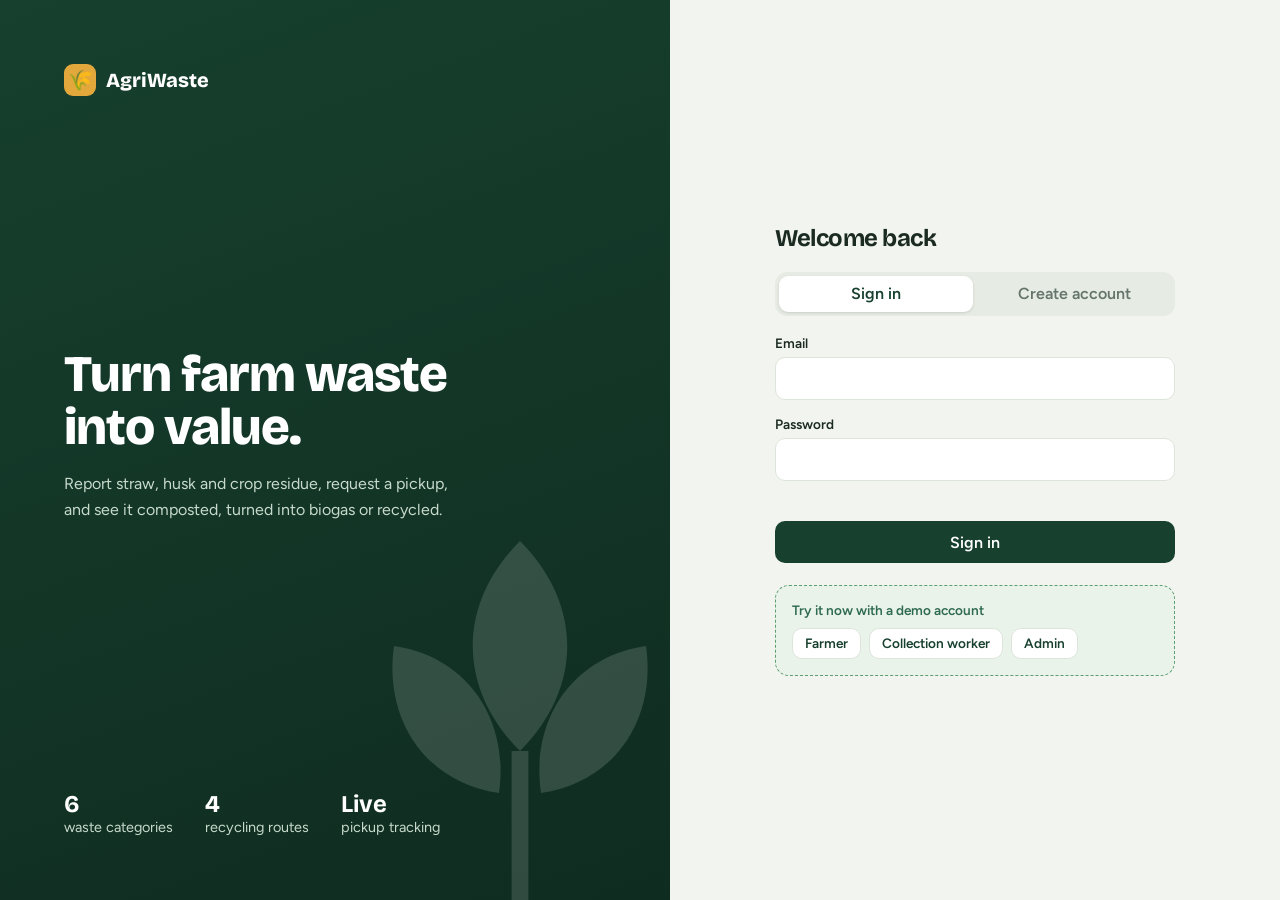
==== index.html @ 54fe06d6 "Add files via upload" ====
<!DOCTYPE html>
<html lang="en"><head>
<meta charset="utf-8"><meta name="viewport" content="width=device-width,initial-scale=1">
<title>AgriWaste · Smart Agriculture Waste Management</title>
<link rel="preconnect" href="https://fonts.googleapis.com">
<link href="https://fonts.googleapis.com/css2?family=Bricolage+Grotesque:opsz,wght@12..96,600;12..96,800&family=Figtree:wght@400;500;600&display=swap" rel="stylesheet">
<style>
:root{--forest:#17402E;--moss:#2F6B4F;--leaf:#5E9E6E;--wheat:#E3A83B;--paper:#F2F5EF;--card:#fff;--ink:#1B2A22;--mute:#66756C;--line:#DDE5DB;--bad:#B3402F;
--r:14px;font-family:Figtree,system-ui,sans-serif;color:var(--ink)}
*{box-sizing:border-box}body{margin:0;background:var(--paper);min-height:100vh}
h1,h2,h3{font-family:'Bricolage Grotesque',sans-serif;margin:0;letter-spacing:-.02em}
button,input,select,textarea{font:inherit}
:focus-visible{outline:3px solid var(--wheat);outline-offset:2px}
.btn{border:0;border-radius:10px;padding:.7rem 1.1rem;font-weight:600;cursor:pointer;background:var(--forest);color:#fff;transition:background .15s}
.btn:hover{background:var(--moss)}.btn.alt{background:#fff;color:var(--forest);border:1px solid var(--line)}.btn.alt:hover{background:var(--paper)}
.btn.sm{padding:.4rem .75rem;font-size:.85rem}.btn.wheat{background:var(--wheat);color:#2a1d00}
label{display:block;font-size:.85rem;font-weight:600;margin:0 0 .35rem}
input,select,textarea{width:100%;padding:.7rem .85rem;border:1px solid var(--line);border-radius:10px;background:#fff}
.field{margin-bottom:1rem}.row{display:grid;grid-template-columns:1fr 1fr;gap:1rem}
.hide{display:none!important}
/* auth */
#auth{display:grid;grid-template-columns:1.1fr 1fr;min-height:100vh}
.hero{background:linear-gradient(160deg,var(--forest),#0F2C20);color:#fff;padding:4rem;display:flex;flex-direction:column;justify-content:space-between;position:relative;overflow:hidden}
.hero svg{position:absolute;right:-60px;bottom:-40px;width:420px;opacity:.14}
.hero h1{font-size:clamp(2.2rem,4vw,3.4rem);line-height:1.05;max-width:12ch;font-weight:800}
.hero p{max-width:40ch;color:#C7DACB;line-height:1.6}
.logo{display:flex;gap:.6rem;align-items:center;font-family:'Bricolage Grotesque';font-weight:800;font-size:1.25rem}
.logo i{width:32px;height:32px;border-radius:9px;background:var(--wheat);display:grid;place-items:center;font-style:normal}
.stats-strip{display:flex;gap:2rem;font-size:.9rem;color:#C7DACB}.stats-strip b{display:block;color:#fff;font-size:1.5rem;font-family:'Bricolage Grotesque'}
.formwrap{display:grid;place-items:center;padding:2rem}.formbox{width:100%;max-width:400px}
.tabs{display:flex;gap:.25rem;background:#E6ECE3;padding:.25rem;border-radius:12px;margin:1.2rem 0}
.tabs button{flex:1;border:0;background:none;padding:.55rem;border-radius:9px;font-weight:600;cursor:pointer;color:var(--mute)}.tabs .on{background:#fff;color:var(--forest);box-shadow:0 1px 3px #0002}
.demo{margin-top:1.4rem;padding:1rem;border:1px dashed var(--leaf);border-radius:var(--r);background:#EAF3EA}
.demo p{margin:0 0 .6rem;font-size:.85rem;color:var(--moss);font-weight:600}.demo div{display:flex;gap:.5rem;flex-wrap:wrap}
.err{color:var(--bad);font-size:.88rem;min-height:1.2rem;margin:.3rem 0}
/* app */
#app{display:grid;grid-template-columns:250px 1fr;min-height:100vh}
aside{background:var(--forest);color:#fff;padding:1.4rem 1rem;display:flex;flex-direction:column;gap:.25rem;position:sticky;top:0;height:100vh}
aside .logo{padding:0 .5rem 1.5rem}
.nav{display:flex;gap:.7rem;align-items:center;padding:.7rem .8rem;border-radius:10px;color:#C7DACB;background:none;border:0;text-align:left;cursor:pointer;font-weight:500}
.nav:hover{background:#ffffff14}.nav.on{background:#fff;color:var(--forest);font-weight:600}
.me{margin-top:auto;padding:.8rem;border-top:1px solid #ffffff22;font-size:.85rem}.me small{color:#9DB8A5;display:block}
main{padding:2rem 2.4rem;max-width:1200px;width:100%}
.top{display:flex;justify-content:space-between;align-items:center;margin-bottom:1.6rem;gap:1rem}
.top h2{font-size:1.8rem}.top p{margin:.2rem 0 0;color:var(--mute)}
.bell{position:relative}.bell b{position:absolute;top:-6px;right:-6px;background:var(--bad);color:#fff;font-size:.7rem;border-radius:99px;padding:1px 6px}
.card{background:var(--card);border:1px solid var(--line);border-radius:var(--r);padding:1.4rem}
.grid4{display:grid;grid-template-columns:repeat(4,1fr);gap:1rem;margin-bottom:1.2rem}
.stat span{color:var(--mute);font-size:.85rem}.stat strong{display:block;font-family:'Bricolage Grotesque';font-size:2rem;margin:.3rem 0 0}
.stat.lead{background:var(--forest);color:#fff;border:0}.stat.lead span{color:#B6D0BC}
.two{display:grid;grid-template-columns:1.2fr 1fr;gap:1.2rem}
.bar{display:grid;grid-template-columns:130px 1fr 70px;gap:.7rem;align-items:center;margin:.7rem 0;font-size:.9rem}
.bar i{display:block;height:12px;border-radius:99px;background:linear-gradient(90deg,var(--moss),var(--leaf))}.bar div{background:#EEF2EC;border-radius:99px}
table{width:100%;border-collapse:collapse;font-size:.92rem}th{text-align:left;color:var(--mute);font-weight:500;padding:.6rem;border-bottom:1px solid var(--line)}td{padding:.8rem .6rem;border-bottom:1px solid var(--line);vertical-align:middle}
.pill{padding:.2rem .65rem;border-radius:99px;font-size:.78rem;font-weight:600;white-space:nowrap}
.pending{background:#FCEFD2;color:#8A5E00}.accepted{background:#DDEBF7;color:#1F5C8F}.scheduled{background:#E7E0F6;color:#5B3FA0}.collected{background:#D9F0DF;color:#1F6B3A}.recycled{background:var(--forest);color:#fff}
.tip{background:#FFF6E0;border-left:4px solid var(--wheat);padding:.9rem 1rem;border-radius:8px;margin:.5rem 0 1rem;font-size:.92rem}
.guide{display:grid;grid-template-columns:repeat(auto-fill,minmax(250px,1fr));gap:1rem}.guide h3{font-size:1.1rem}.guide em{color:var(--moss);font-style:normal;font-weight:600;font-size:.85rem}
.empty{text-align:center;color:var(--mute);padding:2.5rem 1rem}
#notes{position:absolute;right:2.4rem;top:5rem;width:330px;z-index:5;box-shadow:0 12px 40px #0002}
#notes p{margin:0;padding:.65rem 0;border-bottom:1px solid var(--line);font-size:.9rem}
#toast{position:fixed;bottom:1.5rem;left:50%;transform:translateX(-50%);background:var(--ink);color:#fff;padding:.8rem 1.3rem;border-radius:10px;opacity:0;pointer-events:none;transition:.25s}#toast.show{opacity:1}
@media(max-width:900px){#auth{grid-template-columns:1fr}.hero{display:none}#app{grid-template-columns:1fr}aside{position:static;height:auto;flex-direction:row;overflow-x:auto;padding:.6rem}aside .logo,.me{display:none}.nav{white-space:nowrap}main{padding:1.2rem}.grid4{grid-template-columns:1fr 1fr}.two,.row{grid-template-columns:1fr}.bar{grid-template-columns:90px 1fr 60px}.table{overflow-x:auto}#notes{right:1rem;left:1rem;width:auto}}
@media(prefers-reduced-motion:reduce){*{transition:none!important}}
</style></head><body>

<section id="auth">
  <div class="hero">
    <div class="logo"><i>🌾</i>AgriWaste</div>
    <div><h1>Turn farm waste into value.</h1><p>Report straw, husk and crop residue, request a pickup, and see it composted, turned into biogas or recycled.</p></div>
    <div class="stats-strip"><div><b>6</b>waste categories</div><div><b>4</b>recycling routes</div><div><b>Live</b>pickup tracking</div></div>
    <svg viewBox="0 0 200 200" fill="#fff"><path d="M100 10c30 30 30 70 0 100-30-30-30-70 0-100zM40 60c35 5 55 35 50 70-35-5-55-35-50-70zM160 60c-35 5-55 35-50 70 35-5 55-35 50-70zM96 110h8v90h-8z"/></svg>
  </div>
  <div class="formwrap"><div class="formbox">
    <h2>Welcome back</h2><div class="tabs"><button id="tLogin" class="on">Sign in</button><button id="tReg">Create account</button></div>
    <form id="authForm">
      <div id="regOnly" class="hide"><div class="field"><label for="name">Full name</label><input id="name"></div>
      <div class="row"><div class="field"><label for="phone">Phone</label><input id="phone"></div><div class="field"><label for="role">I am a</label><select id="role"><option value="farmer">Farmer</option><option value="worker">Collection worker</option></select></div></div></div>
      <div class="field"><label for="email">Email</label><input id="email" type="email" required></div>
      <div class="field"><label for="password">Password</label><input id="password" type="password" required minlength="6"></div>
      <div class="err" id="err" role="alert"></div>
      <button class="btn" style="width:100%" id="authBtn">Sign in</button>
    </form>
    <div class="demo"><p>Try it now with a demo account</p><div>
      <button class="btn alt sm" data-demo="farmer@demo.com">Farmer</button><button class="btn alt sm" data-demo="worker@demo.com">Collection worker</button><button class="btn alt sm" data-demo="admin@demo.com">Admin</button></div></div>
  </div></div>
</section>

<div id="app" class="hide">
  <aside><div class="logo"><i>🌾</i>AgriWaste</div><nav id="nav" style="display:contents"></nav>
    <div class="me"><b id="meName"></b><small id="meRole"></small><button class="btn alt sm" id="logout" style="margin-top:.6rem">Sign out</button></div></aside>
  <main><div class="top"><div><h2 id="title"></h2><p id="sub"></p></div><button class="btn alt bell" id="bell">🔔 Notifications<b id="badge" class="hide"></b></button></div>
    <div id="notes" class="card hide"></div><div id="view"></div></main>
</div>
<div id="toast" role="status"></div>

<script>
const $=s=>document.querySelector(s),api=async(p,m='GET',b)=>{const r=await fetch('/api'+p,{method:m,headers:{'Content-Type':'application/json',Authorization:'Bearer '+(localStorage.tok||'')},body:b?JSON.stringify(b):undefined});const d=await r.json().catch(()=>({}));if(r.status===401&&localStorage.tok)out();if(!r.ok)throw new Error(d.error||'Something went wrong');return d};
let me=null,cats=[],page='dashboard',mode='login';
const toast=t=>{const e=$('#toast');e.textContent=t;e.className='show';setTimeout(()=>e.className='',2600)};
const kg=n=>Number(n||0).toLocaleString()+' kg',pill=s=>`<span class="pill ${s}">${s[0].toUpperCase()+s.slice(1)}</span>`;
const menus={farmer:[['dashboard','📊','Dashboard'],['new','➕','Request pickup'],['requests','📦','My requests'],['guide','♻️','Recycling guide']],
 worker:[['dashboard','📊','Dashboard'],['requests','🚚','Collections'],['reports','📈','Reports'],['guide','♻️','Recycling guide']],
 admin:[['dashboard','📊','Dashboard'],['requests','📦','All requests'],['users','👥','Users'],['reports','📈','Reports'],['guide','♻️','Recycling guide']]};
const titles={dashboard:['Dashboard','Your waste at a glance'],new:['Request a pickup','Tell us what you have and where to find it'],requests:['Requests','Track every collection'],guide:['Recycling guide','What happens to each type of waste'],reports:['Reports & analytics','How collection and recycling are going'],users:['Users','Manage accounts']};

$('#tLogin').onclick=()=>setMode('login');$('#tReg').onclick=()=>setMode('reg');
function setMode(m){mode=m;$('#regOnly').classList.toggle('hide',m==='login');$('#tLogin').className=m==='login'?'on':'';$('#tReg').className=m==='reg'?'on':'';$('#authBtn').textContent=m==='login'?'Sign in':'Create account';$('#err').textContent=''}
$('#authForm').onsubmit=async e=>{e.preventDefault();try{
 if(mode==='reg'){await api('/register','POST',{name:name.value,phone:phone.value,role:role.value,email:email.value,password:password.value});toast('Account created. Signing you in…')}
 await signin(email.value,password.value)}catch(x){$('#err').textContent=x.message}};
document.querySelectorAll('[data-demo]').forEach(b=>b.onclick=()=>signin(b.dataset.demo,'demo123').catch(x=>$('#err').textContent=x.message));
async function signin(e,p){const d=await api('/login','POST',{email:e,password:p});localStorage.tok=d.token;localStorage.me=JSON.stringify(d.user);me=d.user;start()}
function out(){localStorage.removeItem('tok');location.reload()}$('#logout').onclick=out;
async function start(){$('#auth').classList.add('hide');$('#app').classList.remove('hide');$('#meName').textContent=me.name;$('#meRole').textContent=me.role;
 cats=await api('/categories');$('#nav').innerHTML=menus[me.role].map(([k,i,t])=>`<button class="nav" data-p="${k}">${i} ${t}</button>`).join('');
 document.querySelectorAll('.nav').forEach(b=>b.onclick=()=>go(b.dataset.p));go('dashboard');pollNotes();setInterval(pollNotes,30000)}
async function go(p){page=p;document.querySelectorAll('.nav').forEach(b=>b.classList.toggle('on',b.dataset.p===p));$('#title').textContent=titles[p][0];$('#sub').textContent=titles[p][1];$('#notes').classList.add('hide');
 $('#view').innerHTML='<p class="empty">Loading…</p>';try{await views[p]()}catch(x){$('#view').innerHTML=`<p class="empty">${x.message}</p>`}}
async function pollNotes(){try{const n=await api('/notifications');window._n=n;const u=n.filter(x=>!x.is_read).length;$('#badge').textContent=u;$('#badge').classList.toggle('hide',!u)}catch{}}
$('#bell').onclick=async()=>{const b=$('#notes');b.classList.toggle('hide');if(b.classList.contains('hide'))return;
 b.innerHTML='<h3 style="margin-bottom:.5rem">Notifications</h3>'+((window._n||[]).map(n=>`<p>${n.is_read?'':'🟢 '}${n.message}</p>`).join('')||'<p class="empty">Nothing new yet.</p>');await api('/notifications/read','POST');$('#badge').classList.add('hide')};

const views={
async dashboard(){const[s,r]=await Promise.all([api('/dashboard'),api('/requests')]);const by={};r.forEach(x=>by[x.category]=(by[x.category]||0)+x.quantity_kg);const mx=Math.max(1,...Object.values(by));
 $('#view').innerHTML=`<div class="grid4"><div class="card stat lead"><span>Total waste reported</span><strong>${kg(s.reported)}</strong></div><div class="card stat"><span>Collected</span><strong>${kg(s.collected)}</strong></div><div class="card stat"><span>Recycled</span><strong>${kg(s.recycled)}</strong></div><div class="card stat"><span>Pending requests</span><strong>${s.pending}</strong></div></div>
 <div class="two"><div class="card"><h3>Waste by type</h3>${Object.entries(by).map(([k,v])=>`<div class="bar"><span>${k}</span><div><i style="width:${v/mx*100}%"></i></div><b>${kg(v)}</b></div>`).join('')||'<p class="empty">No waste reported yet.</p>'}</div>
 <div class="card"><h3 style="margin-bottom:.6rem">Latest activity</h3>${r.slice(0,5).map(x=>`<p style="display:flex;justify-content:space-between;margin:.6rem 0"><span>#${x.id} ${x.category}</span>${pill(x.status)}</p>`).join('')||'<p class="empty">No requests yet.</p>'}</div></div>`},
async new(){$('#view').innerHTML=`<form class="card" id="rf" style="max-width:640px"><div class="row"><div class="field"><label for="cat">Waste type</label><select id="cat">${cats.map(c=>`<option value="${c.id}">${c.name}</option>`).join('')}</select></div>
 <div class="field"><label for="qty">Quantity (kg)</label><input id="qty" type="number" min="1" step="any" required placeholder="e.g. 500"></div></div><div class="tip" id="tip"></div>
 <div class="field"><label for="addr">Pickup location</label><input id="addr" required placeholder="Village, road or landmark"></div>
 <button type="button" class="btn alt sm" id="gps">📍 Use my current location</button> <small id="gpsOut" style="color:var(--mute)"></small>
 <div class="field" style="margin-top:1rem"><label for="notes2">Notes (optional)</label><textarea id="notes2" rows="2" placeholder="Access instructions, best time…"></textarea></div>
 <div class="err" id="rerr"></div><button class="btn">Submit request</button></form>`;
 let pos={};const tip=()=>{const c=cats.find(c=>c.id==cat.value);$('#tip').innerHTML=`<b>Best use: ${c.recycling_method}.</b> ${c.recycling_tip}`};cat.onchange=tip;tip();
 gps.onclick=()=>navigator.geolocation?navigator.geolocation.getCurrentPosition(p=>{pos={latitude:p.coords.latitude,longitude:p.coords.longitude};gpsOut.textContent=`Saved ${pos.latitude.toFixed(4)}, ${pos.longitude.toFixed(4)}`;if(!addr.value)addr.value='GPS location'},()=>gpsOut.textContent='Location blocked. Type the address instead.'):0;
 rf.onsubmit=async e=>{e.preventDefault();try{await api('/requests','POST',{category_id:cat.value,quantity_kg:qty.value,address:addr.value,notes:notes2.value,...pos});toast('Request submitted');pollNotes();go('requests')}catch(x){rerr.textContent=x.message}}},
async requests(){const r=await api('/requests'),w=me.role!=='farmer';
 const act=x=>{if(w){const n={pending:['accepted','Accept'],accepted:['scheduled','Schedule'],scheduled:['collected','Mark collected'],collected:['recycled','Mark recycled']}[x.status];return n?`<button class="btn sm" onclick="setSt(${x.id},'${n[0]}')">${n[1]}</button>`:'—'}
  return ['collected','recycled'].includes(x.status)?(x.rating?`${'★'.repeat(x.rating)}`:`<button class="btn alt sm" onclick="rate(${x.id})">Rate service</button>`):'—'};
 $('#view').innerHTML=`<div class="card table" style="overflow-x:auto">${r.length?`<table><tr><th>#</th>${w?'<th>Farmer</th>':''}<th>Waste</th><th>Quantity</th><th>Location</th><th>Status</th><th>${w?'Action':'Feedback'}</th></tr>${r.map(x=>`<tr><td>${x.id}</td>${w?`<td>${x.farmer}</td>`:''}<td>${x.category}</td><td>${kg(x.quantity_kg)}</td><td>${x.latitude?`<a href="https://maps.google.com/?q=${x.latitude},${x.longitude}" target="_blank" rel="noopener">📍 ${x.address}</a>`:x.address}</td><td>${pill(x.status)}${x.scheduled_date?`<br><small>${x.scheduled_date}</small>`:''}</td><td>${act(x)}</td></tr>`).join('')}</table>`:'<p class="empty">No requests yet. Submit your first pickup request.</p>'}</div>`},
guide(){$('#view').innerHTML=`<div class="guide">${cats.map(c=>`<div class="card"><h3>${c.name}</h3><em>${c.recycling_method}</em><p style="color:var(--mute);line-height:1.5">${c.recycling_tip}</p></div>`).join('')}</div>`},
async reports(){const d=await api('/reports'),mx=Math.max(1,...d.by_category.map(x=>x.kg));
 $('#view').innerHTML=`<div class="two"><div class="card"><h3>Volume by waste type</h3>${d.by_category.map(x=>`<div class="bar"><span>${x.name}</span><div><i style="width:${x.kg/mx*100}%"></i></div><b>${kg(x.kg)}</b></div>`).join('')}</div>
 <div><div class="card" style="margin-bottom:1rem"><h3>Requests by status</h3><p style="display:flex;gap:.5rem;flex-wrap:wrap">${d.by_status.map(s=>`${pill(s.status)} <b>${s.n}</b>`).join(' &nbsp; ')}</p></div><div class="card stat"><span>Average service rating (${d.rating.n} reviews)</span><strong>${d.rating.avg??'—'} ★</strong></div></div></div>`},
async users(){const u=await api('/admin/users');$('#view').innerHTML=`<div class="card" style="overflow-x:auto"><table><tr><th>Name</th><th>Email</th><th>Role</th><th></th></tr>${u.map(x=>`<tr><td>${x.name}</td><td>${x.email}</td><td>${x.role}</td><td>${x.id===me.id?'':`<button class="btn alt sm" onclick="delU(${x.id})">Remove</button>`}</td></tr>`).join('')}</table></div>`}};
async function setSt(id,status){let scheduled_date;if(status==='scheduled'){scheduled_date=prompt('Pickup date (YYYY-MM-DD)',new Date(Date.now()+864e5).toISOString().slice(0,10));if(!scheduled_date)return}
 try{await api(`/requests/${id}/status`,'PUT',{status,scheduled_date});toast('Status updated · farmer notified');go('requests')}catch(x){toast(x.message)}}
async function rate(id){const r=+prompt('Rate this collection from 1 (poor) to 5 (excellent)');if(!r)return;const comment=prompt('Any comments? (optional)');try{await api('/feedback','POST',{request_id:id,rating:r,comment});toast('Thanks for your feedback');go('requests')}catch(x){toast(x.message)}}
async function delU(id){if(confirm('Remove this user and their requests?')){await api('/admin/users/'+id,'DELETE');go('users')}}
try{me=JSON.parse(localStorage.me||'null')}catch{}
if(localStorage.tok&&me)start();
</script></body></html>
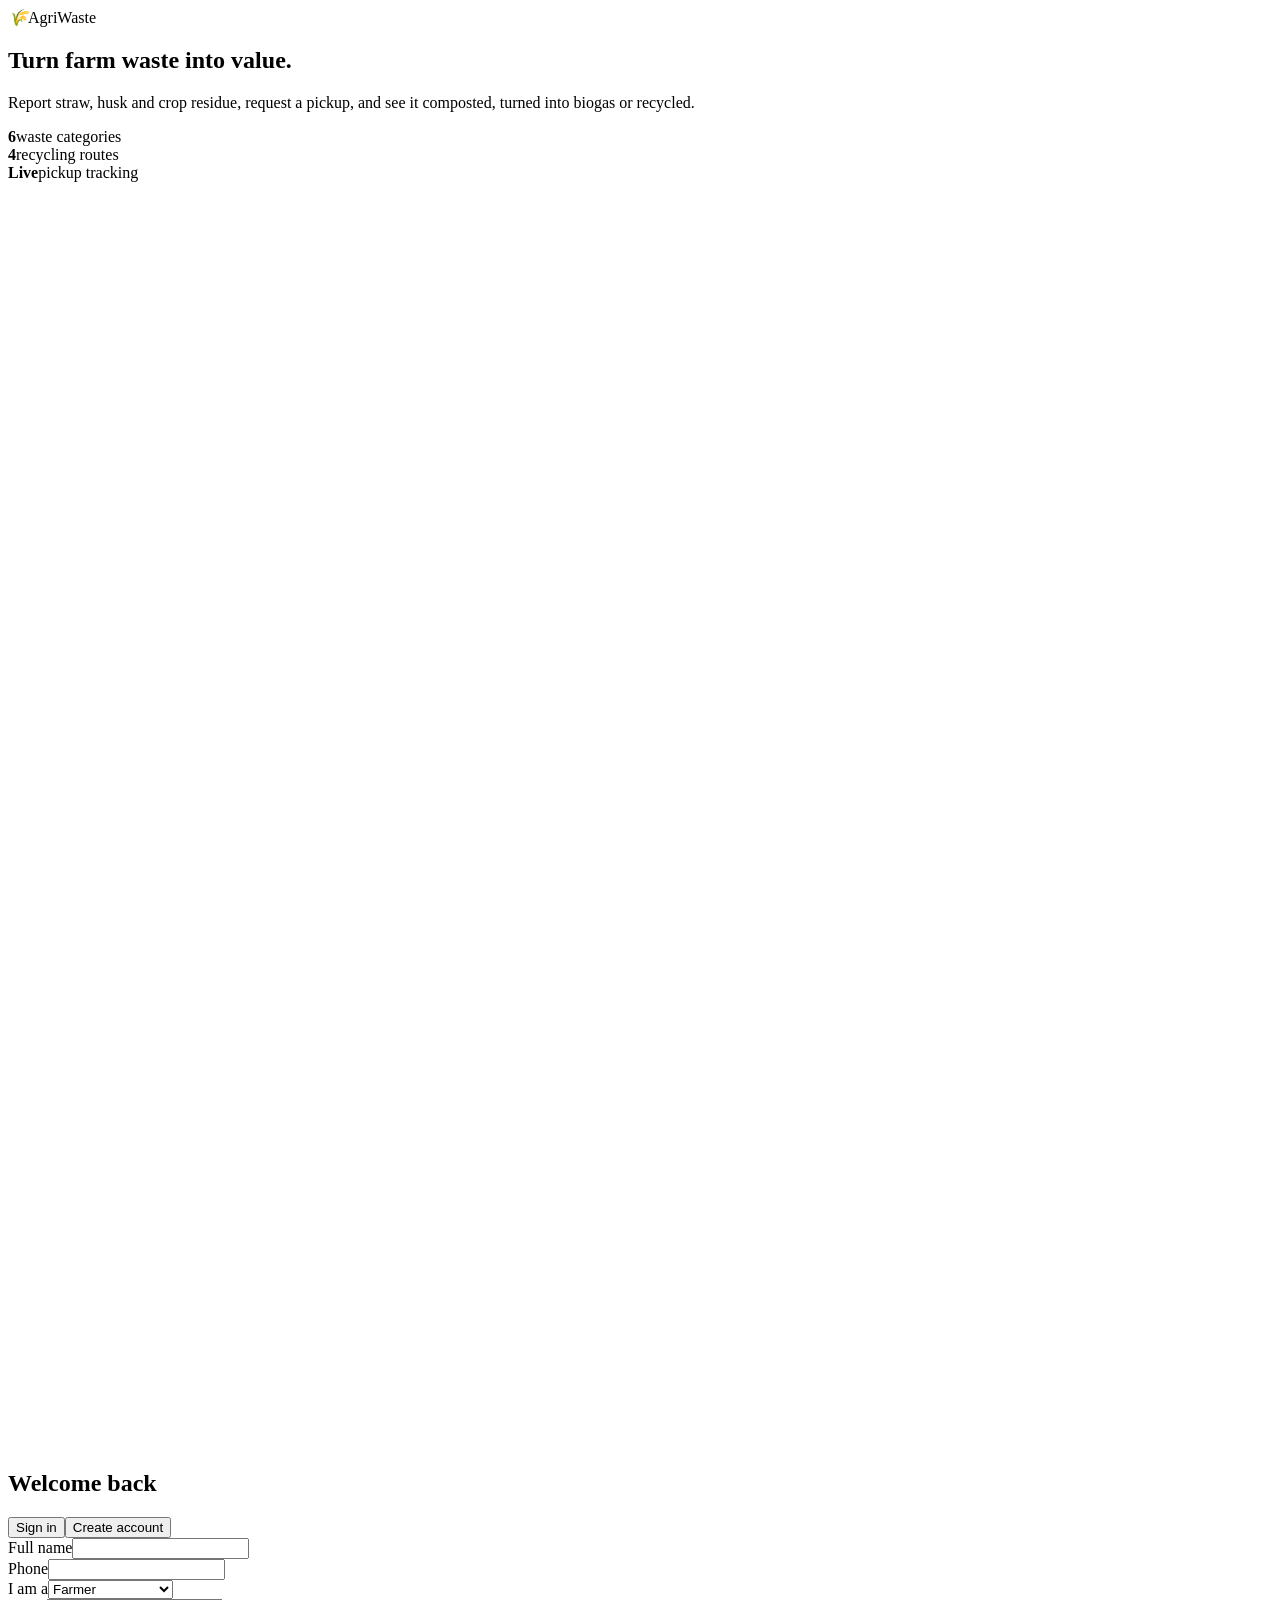
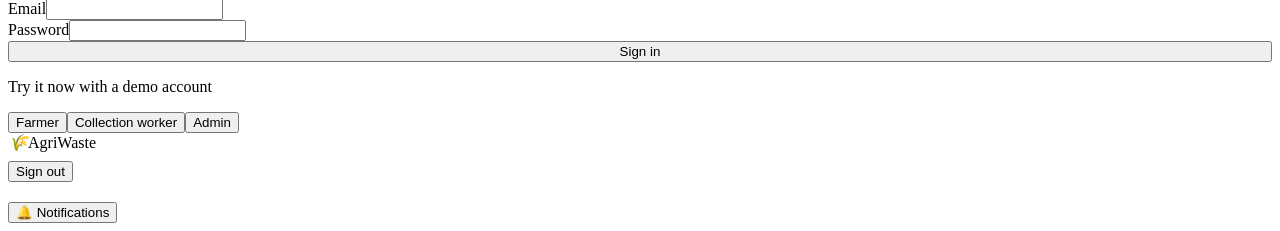
==== commit a27ea454: "Add files via upload" ====
--- a/index.html
+++ b/index.html
@@ -4,65 +4,7 @@
 <title>AgriWaste · Smart Agriculture Waste Management</title>
 <link rel="preconnect" href="https://fonts.googleapis.com">
 <link href="https://fonts.googleapis.com/css2?family=Bricolage+Grotesque:opsz,wght@12..96,600;12..96,800&family=Figtree:wght@400;500;600&display=swap" rel="stylesheet">
-<style>
-:root{--forest:#17402E;--moss:#2F6B4F;--leaf:#5E9E6E;--wheat:#E3A83B;--paper:#F2F5EF;--card:#fff;--ink:#1B2A22;--mute:#66756C;--line:#DDE5DB;--bad:#B3402F;
---r:14px;font-family:Figtree,system-ui,sans-serif;color:var(--ink)}
-*{box-sizing:border-box}body{margin:0;background:var(--paper);min-height:100vh}
-h1,h2,h3{font-family:'Bricolage Grotesque',sans-serif;margin:0;letter-spacing:-.02em}
-button,input,select,textarea{font:inherit}
-:focus-visible{outline:3px solid var(--wheat);outline-offset:2px}
-.btn{border:0;border-radius:10px;padding:.7rem 1.1rem;font-weight:600;cursor:pointer;background:var(--forest);color:#fff;transition:background .15s}
-.btn:hover{background:var(--moss)}.btn.alt{background:#fff;color:var(--forest);border:1px solid var(--line)}.btn.alt:hover{background:var(--paper)}
-.btn.sm{padding:.4rem .75rem;font-size:.85rem}.btn.wheat{background:var(--wheat);color:#2a1d00}
-label{display:block;font-size:.85rem;font-weight:600;margin:0 0 .35rem}
-input,select,textarea{width:100%;padding:.7rem .85rem;border:1px solid var(--line);border-radius:10px;background:#fff}
-.field{margin-bottom:1rem}.row{display:grid;grid-template-columns:1fr 1fr;gap:1rem}
-.hide{display:none!important}
-/* auth */
-#auth{display:grid;grid-template-columns:1.1fr 1fr;min-height:100vh}
-.hero{background:linear-gradient(160deg,var(--forest),#0F2C20);color:#fff;padding:4rem;display:flex;flex-direction:column;justify-content:space-between;position:relative;overflow:hidden}
-.hero svg{position:absolute;right:-60px;bottom:-40px;width:420px;opacity:.14}
-.hero h1{font-size:clamp(2.2rem,4vw,3.4rem);line-height:1.05;max-width:12ch;font-weight:800}
-.hero p{max-width:40ch;color:#C7DACB;line-height:1.6}
-.logo{display:flex;gap:.6rem;align-items:center;font-family:'Bricolage Grotesque';font-weight:800;font-size:1.25rem}
-.logo i{width:32px;height:32px;border-radius:9px;background:var(--wheat);display:grid;place-items:center;font-style:normal}
-.stats-strip{display:flex;gap:2rem;font-size:.9rem;color:#C7DACB}.stats-strip b{display:block;color:#fff;font-size:1.5rem;font-family:'Bricolage Grotesque'}
-.formwrap{display:grid;place-items:center;padding:2rem}.formbox{width:100%;max-width:400px}
-.tabs{display:flex;gap:.25rem;background:#E6ECE3;padding:.25rem;border-radius:12px;margin:1.2rem 0}
-.tabs button{flex:1;border:0;background:none;padding:.55rem;border-radius:9px;font-weight:600;cursor:pointer;color:var(--mute)}.tabs .on{background:#fff;color:var(--forest);box-shadow:0 1px 3px #0002}
-.demo{margin-top:1.4rem;padding:1rem;border:1px dashed var(--leaf);border-radius:var(--r);background:#EAF3EA}
-.demo p{margin:0 0 .6rem;font-size:.85rem;color:var(--moss);font-weight:600}.demo div{display:flex;gap:.5rem;flex-wrap:wrap}
-.err{color:var(--bad);font-size:.88rem;min-height:1.2rem;margin:.3rem 0}
-/* app */
-#app{display:grid;grid-template-columns:250px 1fr;min-height:100vh}
-aside{background:var(--forest);color:#fff;padding:1.4rem 1rem;display:flex;flex-direction:column;gap:.25rem;position:sticky;top:0;height:100vh}
-aside .logo{padding:0 .5rem 1.5rem}
-.nav{display:flex;gap:.7rem;align-items:center;padding:.7rem .8rem;border-radius:10px;color:#C7DACB;background:none;border:0;text-align:left;cursor:pointer;font-weight:500}
-.nav:hover{background:#ffffff14}.nav.on{background:#fff;color:var(--forest);font-weight:600}
-.me{margin-top:auto;padding:.8rem;border-top:1px solid #ffffff22;font-size:.85rem}.me small{color:#9DB8A5;display:block}
-main{padding:2rem 2.4rem;max-width:1200px;width:100%}
-.top{display:flex;justify-content:space-between;align-items:center;margin-bottom:1.6rem;gap:1rem}
-.top h2{font-size:1.8rem}.top p{margin:.2rem 0 0;color:var(--mute)}
-.bell{position:relative}.bell b{position:absolute;top:-6px;right:-6px;background:var(--bad);color:#fff;font-size:.7rem;border-radius:99px;padding:1px 6px}
-.card{background:var(--card);border:1px solid var(--line);border-radius:var(--r);padding:1.4rem}
-.grid4{display:grid;grid-template-columns:repeat(4,1fr);gap:1rem;margin-bottom:1.2rem}
-.stat span{color:var(--mute);font-size:.85rem}.stat strong{display:block;font-family:'Bricolage Grotesque';font-size:2rem;margin:.3rem 0 0}
-.stat.lead{background:var(--forest);color:#fff;border:0}.stat.lead span{color:#B6D0BC}
-.two{display:grid;grid-template-columns:1.2fr 1fr;gap:1.2rem}
-.bar{display:grid;grid-template-columns:130px 1fr 70px;gap:.7rem;align-items:center;margin:.7rem 0;font-size:.9rem}
-.bar i{display:block;height:12px;border-radius:99px;background:linear-gradient(90deg,var(--moss),var(--leaf))}.bar div{background:#EEF2EC;border-radius:99px}
-table{width:100%;border-collapse:collapse;font-size:.92rem}th{text-align:left;color:var(--mute);font-weight:500;padding:.6rem;border-bottom:1px solid var(--line)}td{padding:.8rem .6rem;border-bottom:1px solid var(--line);vertical-align:middle}
-.pill{padding:.2rem .65rem;border-radius:99px;font-size:.78rem;font-weight:600;white-space:nowrap}
-.pending{background:#FCEFD2;color:#8A5E00}.accepted{background:#DDEBF7;color:#1F5C8F}.scheduled{background:#E7E0F6;color:#5B3FA0}.collected{background:#D9F0DF;color:#1F6B3A}.recycled{background:var(--forest);color:#fff}
-.tip{background:#FFF6E0;border-left:4px solid var(--wheat);padding:.9rem 1rem;border-radius:8px;margin:.5rem 0 1rem;font-size:.92rem}
-.guide{display:grid;grid-template-columns:repeat(auto-fill,minmax(250px,1fr));gap:1rem}.guide h3{font-size:1.1rem}.guide em{color:var(--moss);font-style:normal;font-weight:600;font-size:.85rem}
-.empty{text-align:center;color:var(--mute);padding:2.5rem 1rem}
-#notes{position:absolute;right:2.4rem;top:5rem;width:330px;z-index:5;box-shadow:0 12px 40px #0002}
-#notes p{margin:0;padding:.65rem 0;border-bottom:1px solid var(--line);font-size:.9rem}
-#toast{position:fixed;bottom:1.5rem;left:50%;transform:translateX(-50%);background:var(--ink);color:#fff;padding:.8rem 1.3rem;border-radius:10px;opacity:0;pointer-events:none;transition:.25s}#toast.show{opacity:1}
-@media(max-width:900px){#auth{grid-template-columns:1fr}.hero{display:none}#app{grid-template-columns:1fr}aside{position:static;height:auto;flex-direction:row;overflow-x:auto;padding:.6rem}aside .logo,.me{display:none}.nav{white-space:nowrap}main{padding:1.2rem}.grid4{grid-template-columns:1fr 1fr}.two,.row{grid-template-columns:1fr}.bar{grid-template-columns:90px 1fr 60px}.table{overflow-x:auto}#notes{right:1rem;left:1rem;width:auto}}
-@media(prefers-reduced-motion:reduce){*{transition:none!important}}
-</style></head><body>
+<link rel="stylesheet" href="css/style.css"></head><body>
 
 <section id="auth">
   <div class="hero">
@@ -92,62 +34,7 @@
   <main><div class="top"><div><h2 id="title"></h2><p id="sub"></p></div><button class="btn alt bell" id="bell">🔔 Notifications<b id="badge" class="hide"></b></button></div>
     <div id="notes" class="card hide"></div><div id="view"></div></main>
 </div>
+<dialog id="dlg"></dialog>
 <div id="toast" role="status"></div>
 
-<script>
-const $=s=>document.querySelector(s),api=async(p,m='GET',b)=>{const r=await fetch('/api'+p,{method:m,headers:{'Content-Type':'application/json',Authorization:'Bearer '+(localStorage.tok||'')},body:b?JSON.stringify(b):undefined});const d=await r.json().catch(()=>({}));if(r.status===401&&localStorage.tok)out();if(!r.ok)throw new Error(d.error||'Something went wrong');return d};
-let me=null,cats=[],page='dashboard',mode='login';
-const toast=t=>{const e=$('#toast');e.textContent=t;e.className='show';setTimeout(()=>e.className='',2600)};
-const kg=n=>Number(n||0).toLocaleString()+' kg',pill=s=>`<span class="pill ${s}">${s[0].toUpperCase()+s.slice(1)}</span>`;
-const menus={farmer:[['dashboard','📊','Dashboard'],['new','➕','Request pickup'],['requests','📦','My requests'],['guide','♻️','Recycling guide']],
- worker:[['dashboard','📊','Dashboard'],['requests','🚚','Collections'],['reports','📈','Reports'],['guide','♻️','Recycling guide']],
- admin:[['dashboard','📊','Dashboard'],['requests','📦','All requests'],['users','👥','Users'],['reports','📈','Reports'],['guide','♻️','Recycling guide']]};
-const titles={dashboard:['Dashboard','Your waste at a glance'],new:['Request a pickup','Tell us what you have and where to find it'],requests:['Requests','Track every collection'],guide:['Recycling guide','What happens to each type of waste'],reports:['Reports & analytics','How collection and recycling are going'],users:['Users','Manage accounts']};
-
-$('#tLogin').onclick=()=>setMode('login');$('#tReg').onclick=()=>setMode('reg');
-function setMode(m){mode=m;$('#regOnly').classList.toggle('hide',m==='login');$('#tLogin').className=m==='login'?'on':'';$('#tReg').className=m==='reg'?'on':'';$('#authBtn').textContent=m==='login'?'Sign in':'Create account';$('#err').textContent=''}
-$('#authForm').onsubmit=async e=>{e.preventDefault();try{
- if(mode==='reg'){await api('/register','POST',{name:name.value,phone:phone.value,role:role.value,email:email.value,password:password.value});toast('Account created. Signing you in…')}
- await signin(email.value,password.value)}catch(x){$('#err').textContent=x.message}};
-document.querySelectorAll('[data-demo]').forEach(b=>b.onclick=()=>signin(b.dataset.demo,'demo123').catch(x=>$('#err').textContent=x.message));
-async function signin(e,p){const d=await api('/login','POST',{email:e,password:p});localStorage.tok=d.token;localStorage.me=JSON.stringify(d.user);me=d.user;start()}
-function out(){localStorage.removeItem('tok');location.reload()}$('#logout').onclick=out;
-async function start(){$('#auth').classList.add('hide');$('#app').classList.remove('hide');$('#meName').textContent=me.name;$('#meRole').textContent=me.role;
- cats=await api('/categories');$('#nav').innerHTML=menus[me.role].map(([k,i,t])=>`<button class="nav" data-p="${k}">${i} ${t}</button>`).join('');
- document.querySelectorAll('.nav').forEach(b=>b.onclick=()=>go(b.dataset.p));go('dashboard');pollNotes();setInterval(pollNotes,30000)}
-async function go(p){page=p;document.querySelectorAll('.nav').forEach(b=>b.classList.toggle('on',b.dataset.p===p));$('#title').textContent=titles[p][0];$('#sub').textContent=titles[p][1];$('#notes').classList.add('hide');
- $('#view').innerHTML='<p class="empty">Loading…</p>';try{await views[p]()}catch(x){$('#view').innerHTML=`<p class="empty">${x.message}</p>`}}
-async function pollNotes(){try{const n=await api('/notifications');window._n=n;const u=n.filter(x=>!x.is_read).length;$('#badge').textContent=u;$('#badge').classList.toggle('hide',!u)}catch{}}
-$('#bell').onclick=async()=>{const b=$('#notes');b.classList.toggle('hide');if(b.classList.contains('hide'))return;
- b.innerHTML='<h3 style="margin-bottom:.5rem">Notifications</h3>'+((window._n||[]).map(n=>`<p>${n.is_read?'':'🟢 '}${n.message}</p>`).join('')||'<p class="empty">Nothing new yet.</p>');await api('/notifications/read','POST');$('#badge').classList.add('hide')};
-
-const views={
-async dashboard(){const[s,r]=await Promise.all([api('/dashboard'),api('/requests')]);const by={};r.forEach(x=>by[x.category]=(by[x.category]||0)+x.quantity_kg);const mx=Math.max(1,...Object.values(by));
- $('#view').innerHTML=`<div class="grid4"><div class="card stat lead"><span>Total waste reported</span><strong>${kg(s.reported)}</strong></div><div class="card stat"><span>Collected</span><strong>${kg(s.collected)}</strong></div><div class="card stat"><span>Recycled</span><strong>${kg(s.recycled)}</strong></div><div class="card stat"><span>Pending requests</span><strong>${s.pending}</strong></div></div>
- <div class="two"><div class="card"><h3>Waste by type</h3>${Object.entries(by).map(([k,v])=>`<div class="bar"><span>${k}</span><div><i style="width:${v/mx*100}%"></i></div><b>${kg(v)}</b></div>`).join('')||'<p class="empty">No waste reported yet.</p>'}</div>
- <div class="card"><h3 style="margin-bottom:.6rem">Latest activity</h3>${r.slice(0,5).map(x=>`<p style="display:flex;justify-content:space-between;margin:.6rem 0"><span>#${x.id} ${x.category}</span>${pill(x.status)}</p>`).join('')||'<p class="empty">No requests yet.</p>'}</div></div>`},
-async new(){$('#view').innerHTML=`<form class="card" id="rf" style="max-width:640px"><div class="row"><div class="field"><label for="cat">Waste type</label><select id="cat">${cats.map(c=>`<option value="${c.id}">${c.name}</option>`).join('')}</select></div>
- <div class="field"><label for="qty">Quantity (kg)</label><input id="qty" type="number" min="1" step="any" required placeholder="e.g. 500"></div></div><div class="tip" id="tip"></div>
- <div class="field"><label for="addr">Pickup location</label><input id="addr" required placeholder="Village, road or landmark"></div>
- <button type="button" class="btn alt sm" id="gps">📍 Use my current location</button> <small id="gpsOut" style="color:var(--mute)"></small>
- <div class="field" style="margin-top:1rem"><label for="notes2">Notes (optional)</label><textarea id="notes2" rows="2" placeholder="Access instructions, best time…"></textarea></div>
- <div class="err" id="rerr"></div><button class="btn">Submit request</button></form>`;
- let pos={};const tip=()=>{const c=cats.find(c=>c.id==cat.value);$('#tip').innerHTML=`<b>Best use: ${c.recycling_method}.</b> ${c.recycling_tip}`};cat.onchange=tip;tip();
- gps.onclick=()=>navigator.geolocation?navigator.geolocation.getCurrentPosition(p=>{pos={latitude:p.coords.latitude,longitude:p.coords.longitude};gpsOut.textContent=`Saved ${pos.latitude.toFixed(4)}, ${pos.longitude.toFixed(4)}`;if(!addr.value)addr.value='GPS location'},()=>gpsOut.textContent='Location blocked. Type the address instead.'):0;
- rf.onsubmit=async e=>{e.preventDefault();try{await api('/requests','POST',{category_id:cat.value,quantity_kg:qty.value,address:addr.value,notes:notes2.value,...pos});toast('Request submitted');pollNotes();go('requests')}catch(x){rerr.textContent=x.message}}},
-async requests(){const r=await api('/requests'),w=me.role!=='farmer';
- const act=x=>{if(w){const n={pending:['accepted','Accept'],accepted:['scheduled','Schedule'],scheduled:['collected','Mark collected'],collected:['recycled','Mark recycled']}[x.status];return n?`<button class="btn sm" onclick="setSt(${x.id},'${n[0]}')">${n[1]}</button>`:'—'}
-  return ['collected','recycled'].includes(x.status)?(x.rating?`${'★'.repeat(x.rating)}`:`<button class="btn alt sm" onclick="rate(${x.id})">Rate service</button>`):'—'};
- $('#view').innerHTML=`<div class="card table" style="overflow-x:auto">${r.length?`<table><tr><th>#</th>${w?'<th>Farmer</th>':''}<th>Waste</th><th>Quantity</th><th>Location</th><th>Status</th><th>${w?'Action':'Feedback'}</th></tr>${r.map(x=>`<tr><td>${x.id}</td>${w?`<td>${x.farmer}</td>`:''}<td>${x.category}</td><td>${kg(x.quantity_kg)}</td><td>${x.latitude?`<a href="https://maps.google.com/?q=${x.latitude},${x.longitude}" target="_blank" rel="noopener">📍 ${x.address}</a>`:x.address}</td><td>${pill(x.status)}${x.scheduled_date?`<br><small>${x.scheduled_date}</small>`:''}</td><td>${act(x)}</td></tr>`).join('')}</table>`:'<p class="empty">No requests yet. Submit your first pickup request.</p>'}</div>`},
-guide(){$('#view').innerHTML=`<div class="guide">${cats.map(c=>`<div class="card"><h3>${c.name}</h3><em>${c.recycling_method}</em><p style="color:var(--mute);line-height:1.5">${c.recycling_tip}</p></div>`).join('')}</div>`},
-async reports(){const d=await api('/reports'),mx=Math.max(1,...d.by_category.map(x=>x.kg));
- $('#view').innerHTML=`<div class="two"><div class="card"><h3>Volume by waste type</h3>${d.by_category.map(x=>`<div class="bar"><span>${x.name}</span><div><i style="width:${x.kg/mx*100}%"></i></div><b>${kg(x.kg)}</b></div>`).join('')}</div>
- <div><div class="card" style="margin-bottom:1rem"><h3>Requests by status</h3><p style="display:flex;gap:.5rem;flex-wrap:wrap">${d.by_status.map(s=>`${pill(s.status)} <b>${s.n}</b>`).join(' &nbsp; ')}</p></div><div class="card stat"><span>Average service rating (${d.rating.n} reviews)</span><strong>${d.rating.avg??'—'} ★</strong></div></div></div>`},
-async users(){const u=await api('/admin/users');$('#view').innerHTML=`<div class="card" style="overflow-x:auto"><table><tr><th>Name</th><th>Email</th><th>Role</th><th></th></tr>${u.map(x=>`<tr><td>${x.name}</td><td>${x.email}</td><td>${x.role}</td><td>${x.id===me.id?'':`<button class="btn alt sm" onclick="delU(${x.id})">Remove</button>`}</td></tr>`).join('')}</table></div>`}};
-async function setSt(id,status){let scheduled_date;if(status==='scheduled'){scheduled_date=prompt('Pickup date (YYYY-MM-DD)',new Date(Date.now()+864e5).toISOString().slice(0,10));if(!scheduled_date)return}
- try{await api(`/requests/${id}/status`,'PUT',{status,scheduled_date});toast('Status updated · farmer notified');go('requests')}catch(x){toast(x.message)}}
-async function rate(id){const r=+prompt('Rate this collection from 1 (poor) to 5 (excellent)');if(!r)return;const comment=prompt('Any comments? (optional)');try{await api('/feedback','POST',{request_id:id,rating:r,comment});toast('Thanks for your feedback');go('requests')}catch(x){toast(x.message)}}
-async function delU(id){if(confirm('Remove this user and their requests?')){await api('/admin/users/'+id,'DELETE');go('users')}}
-try{me=JSON.parse(localStorage.me||'null')}catch{}
-if(localStorage.tok&&me)start();
-</script></body></html>
+<script src="js/app.js"></script></body></html>
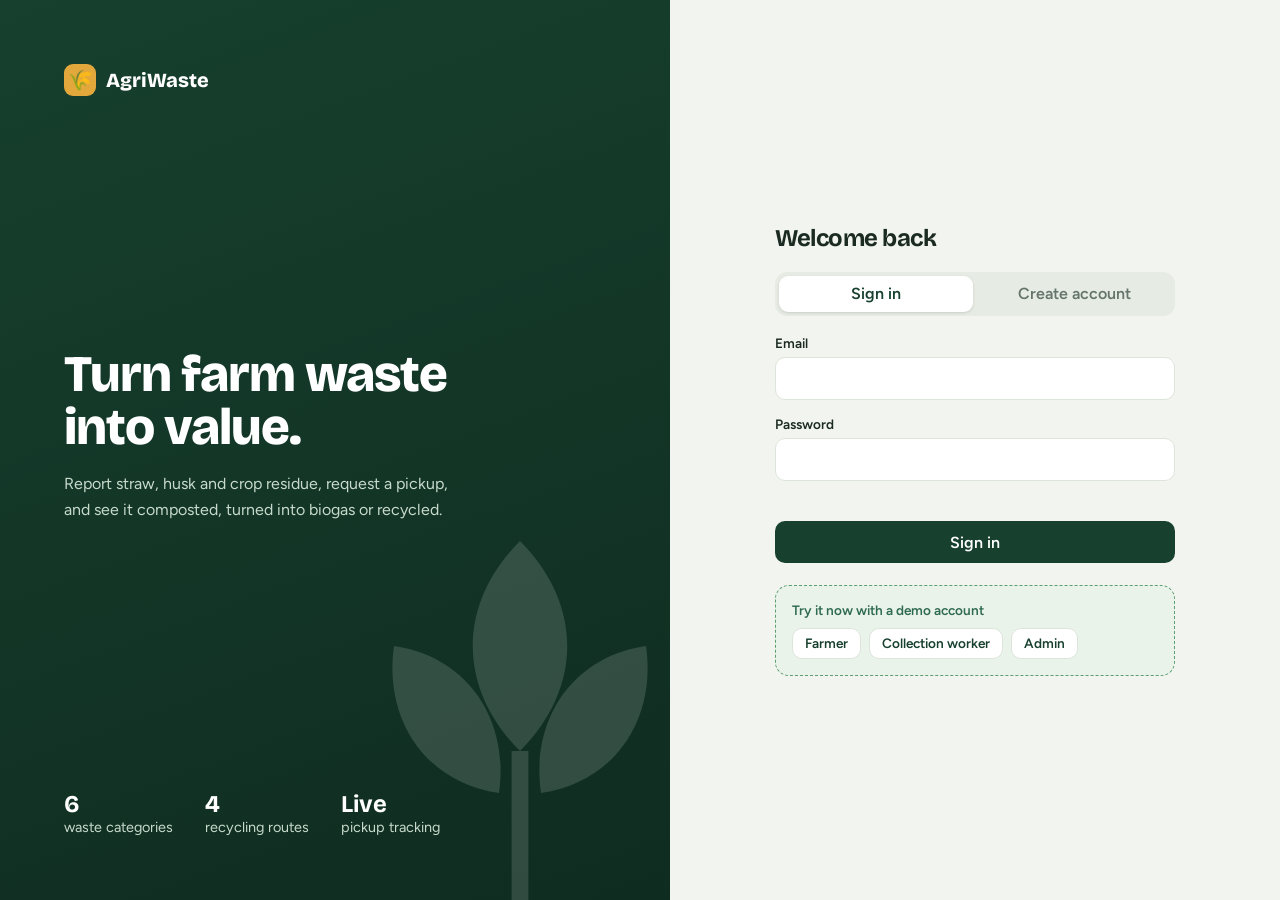
==== commit 130f40ee: "Add files via upload" ====
--- a/index.html
+++ b/index.html
@@ -4,7 +4,7 @@
 <title>AgriWaste · Smart Agriculture Waste Management</title>
 <link rel="preconnect" href="https://fonts.googleapis.com">
 <link href="https://fonts.googleapis.com/css2?family=Bricolage+Grotesque:opsz,wght@12..96,600;12..96,800&family=Figtree:wght@400;500;600&display=swap" rel="stylesheet">
-<link rel="stylesheet" href="css/style.css"></head><body>
+<link rel="stylesheet" href="style.css"></head><body>
 
 <section id="auth">
   <div class="hero">
@@ -37,4 +37,4 @@
 <dialog id="dlg"></dialog>
 <div id="toast" role="status"></div>
 
-<script src="js/app.js"></script></body></html>
+<script src="app.js"></script></body></html>
--- a/style.css
+++ b/style.css
@@ -0,0 +1,58 @@
+:root{--forest:#17402E;--moss:#2F6B4F;--leaf:#5E9E6E;--wheat:#E3A83B;--paper:#F2F5EF;--card:#fff;--ink:#1B2A22;--mute:#66756C;--line:#DDE5DB;--bad:#B3402F;
+--r:14px;font-family:Figtree,system-ui,sans-serif;color:var(--ink)}
+*{box-sizing:border-box}body{margin:0;background:var(--paper);min-height:100vh}
+h1,h2,h3{font-family:'Bricolage Grotesque',sans-serif;margin:0;letter-spacing:-.02em}
+button,input,select,textarea{font:inherit}
+:focus-visible{outline:3px solid var(--wheat);outline-offset:2px}
+.btn{border:0;border-radius:10px;padding:.7rem 1.1rem;font-weight:600;cursor:pointer;background:var(--forest);color:#fff;transition:background .15s}
+.btn:hover{background:var(--moss)}.btn.alt{background:#fff;color:var(--forest);border:1px solid var(--line)}.btn.alt:hover{background:var(--paper)}
+.btn.sm{padding:.4rem .75rem;font-size:.85rem}.btn.wheat{background:var(--wheat);color:#2a1d00}
+label{display:block;font-size:.85rem;font-weight:600;margin:0 0 .35rem}
+input,select,textarea{width:100%;padding:.7rem .85rem;border:1px solid var(--line);border-radius:10px;background:#fff}
+.field{margin-bottom:1rem}.row{display:grid;grid-template-columns:1fr 1fr;gap:1rem}
+.hide{display:none!important}
+/* auth */
+#auth{display:grid;grid-template-columns:1.1fr 1fr;min-height:100vh}
+.hero{background:linear-gradient(160deg,var(--forest),#0F2C20);color:#fff;padding:4rem;display:flex;flex-direction:column;justify-content:space-between;position:relative;overflow:hidden}
+.hero svg{position:absolute;right:-60px;bottom:-40px;width:420px;opacity:.14}
+.hero h1{font-size:clamp(2.2rem,4vw,3.4rem);line-height:1.05;max-width:12ch;font-weight:800}
+.hero p{max-width:40ch;color:#C7DACB;line-height:1.6}
+.logo{display:flex;gap:.6rem;align-items:center;font-family:'Bricolage Grotesque';font-weight:800;font-size:1.25rem}
+.logo i{width:32px;height:32px;border-radius:9px;background:var(--wheat);display:grid;place-items:center;font-style:normal}
+.stats-strip{display:flex;gap:2rem;font-size:.9rem;color:#C7DACB}.stats-strip b{display:block;color:#fff;font-size:1.5rem;font-family:'Bricolage Grotesque'}
+.formwrap{display:grid;place-items:center;padding:2rem}.formbox{width:100%;max-width:400px}
+.tabs{display:flex;gap:.25rem;background:#E6ECE3;padding:.25rem;border-radius:12px;margin:1.2rem 0}
+.tabs button{flex:1;border:0;background:none;padding:.55rem;border-radius:9px;font-weight:600;cursor:pointer;color:var(--mute)}.tabs .on{background:#fff;color:var(--forest);box-shadow:0 1px 3px #0002}
+.demo{margin-top:1.4rem;padding:1rem;border:1px dashed var(--leaf);border-radius:var(--r);background:#EAF3EA}
+.demo p{margin:0 0 .6rem;font-size:.85rem;color:var(--moss);font-weight:600}.demo div{display:flex;gap:.5rem;flex-wrap:wrap}
+.err{color:var(--bad);font-size:.88rem;min-height:1.2rem;margin:.3rem 0}
+/* app */
+#app{display:grid;grid-template-columns:250px 1fr;min-height:100vh}
+aside{background:var(--forest);color:#fff;padding:1.4rem 1rem;display:flex;flex-direction:column;gap:.25rem;position:sticky;top:0;height:100vh}
+aside .logo{padding:0 .5rem 1.5rem}
+.nav{display:flex;gap:.7rem;align-items:center;padding:.7rem .8rem;border-radius:10px;color:#C7DACB;background:none;border:0;text-align:left;cursor:pointer;font-weight:500}
+.nav:hover{background:#ffffff14}.nav.on{background:#fff;color:var(--forest);font-weight:600}
+.me{margin-top:auto;padding:.8rem;border-top:1px solid #ffffff22;font-size:.85rem}.me small{color:#9DB8A5;display:block}
+main{padding:2rem 2.4rem;max-width:1200px;width:100%}
+.top{display:flex;justify-content:space-between;align-items:center;margin-bottom:1.6rem;gap:1rem}
+.top h2{font-size:1.8rem}.top p{margin:.2rem 0 0;color:var(--mute)}
+.bell{position:relative}.bell b{position:absolute;top:-6px;right:-6px;background:var(--bad);color:#fff;font-size:.7rem;border-radius:99px;padding:1px 6px}
+.card{background:var(--card);border:1px solid var(--line);border-radius:var(--r);padding:1.4rem}
+.grid4{display:grid;grid-template-columns:repeat(4,1fr);gap:1rem;margin-bottom:1.2rem}
+.stat span{color:var(--mute);font-size:.85rem}.stat strong{display:block;font-family:'Bricolage Grotesque';font-size:2rem;margin:.3rem 0 0}
+.stat.lead{background:var(--forest);color:#fff;border:0}.stat.lead span{color:#B6D0BC}
+.two{display:grid;grid-template-columns:1.2fr 1fr;gap:1.2rem}
+.bar{display:grid;grid-template-columns:130px 1fr 70px;gap:.7rem;align-items:center;margin:.7rem 0;font-size:.9rem}
+.bar i{display:block;height:12px;border-radius:99px;background:linear-gradient(90deg,var(--moss),var(--leaf))}.bar div{background:#EEF2EC;border-radius:99px}
+table{width:100%;border-collapse:collapse;font-size:.92rem}th{text-align:left;color:var(--mute);font-weight:500;padding:.6rem;border-bottom:1px solid var(--line)}td{padding:.8rem .6rem;border-bottom:1px solid var(--line);vertical-align:middle}
+.pill{padding:.2rem .65rem;border-radius:99px;font-size:.78rem;font-weight:600;white-space:nowrap}
+.pending{background:#FCEFD2;color:#8A5E00}.accepted{background:#DDEBF7;color:#1F5C8F}.scheduled{background:#E7E0F6;color:#5B3FA0}.collected{background:#D9F0DF;color:#1F6B3A}.recycled{background:var(--forest);color:#fff}
+.tip{background:#FFF6E0;border-left:4px solid var(--wheat);padding:.9rem 1rem;border-radius:8px;margin:.5rem 0 1rem;font-size:.92rem}
+.guide{display:grid;grid-template-columns:repeat(auto-fill,minmax(250px,1fr));gap:1rem}.guide h3{font-size:1.1rem}.guide em{color:var(--moss);font-style:normal;font-weight:600;font-size:.85rem}
+.empty{text-align:center;color:var(--mute);padding:2.5rem 1rem}
+#notes{position:absolute;right:2.4rem;top:5rem;width:330px;z-index:5;box-shadow:0 12px 40px #0002}
+#notes p{margin:0;padding:.65rem 0;border-bottom:1px solid var(--line);font-size:.9rem}
+dialog{border:0;border-radius:var(--r);padding:1.6rem;width:min(440px,92vw);box-shadow:0 20px 60px #0004}dialog::backdrop{background:#0006}dialog dl{display:grid;grid-template-columns:110px 1fr;gap:.6rem 1rem;margin:1rem 0}dialog dt{color:var(--mute);font-size:.85rem}dialog dd{margin:0;font-weight:500;word-break:break-word}
+#toast{position:fixed;bottom:1.5rem;left:50%;transform:translateX(-50%);background:var(--ink);color:#fff;padding:.8rem 1.3rem;border-radius:10px;opacity:0;pointer-events:none;transition:.25s}#toast.show{opacity:1}
+@media(max-width:900px){#auth{grid-template-columns:1fr}.hero{display:none}#app{grid-template-columns:1fr}aside{position:static;height:auto;flex-direction:row;overflow-x:auto;padding:.6rem}aside .logo,.me{display:none}.nav{white-space:nowrap}main{padding:1.2rem}.grid4{grid-template-columns:1fr 1fr}.two,.row{grid-template-columns:1fr}.bar{grid-template-columns:90px 1fr 60px}.table{overflow-x:auto}#notes{right:1rem;left:1rem;width:auto}}
+@media(prefers-reduced-motion:reduce){*{transition:none!important}}
